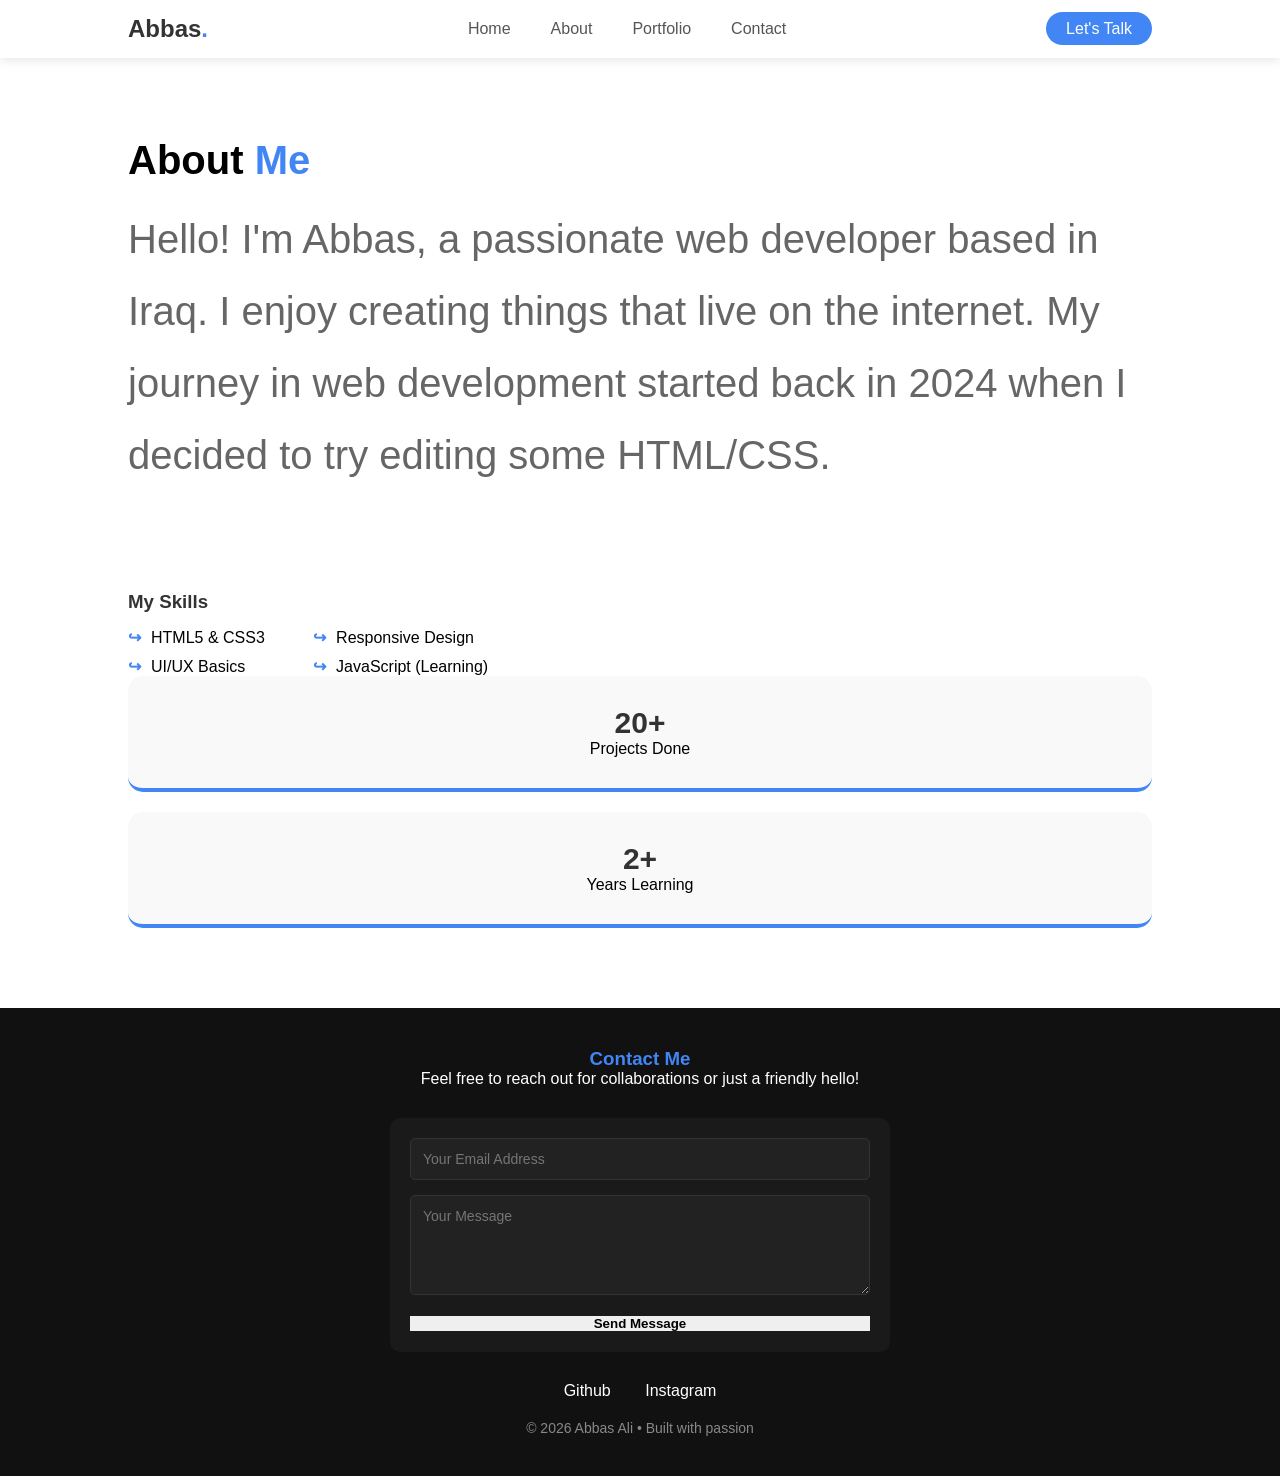
==== about.html @ a06e5321 "First upload for my portfolio" ====
<!DOCTYPE html>
<html lang="en">
<head>
    <meta charset="UTF-8">
    <meta name="viewport" content="width=device-width, initial-scale=1.0">
    <title>About me | Abbas</title>
    <link rel="stylesheet" href="style.css">
    <link rel="icon" type="image/jpg" href="images/images.jpg">
</head>
<body>


    <header class="header">
        <div class="logo">
            <a href="index.html">Abbas<span>.</span></a>
        </div>
        <nav class="nav-links">
            <ul>
                <li><a href="index.html">Home</a></li>
                <li><a href="about.html">About</a></li>
                <li><a href="#">Portfolio</a></li>
                <li><a href="#my-footer">Contact</a></li>
            </ul>
        </nav>
        <div class="header-section">
            <a href="#" class="btn-talk">Let's Talk</a>
        </div>
    </header>

            
    <section class="about-page">
        <div class="about-container">
            <div class="about-text">
                <h2>About <span>Me</span></h2>
                <p>Hello! I'm Abbas, a passionate web developer based in Iraq. I enjoy creating things that live on the internet. My journey in web development started back in 2024 when I decided to try editing some HTML/CSS.</p>
            </div>
            <div class="skills">
                    <h3>My Skills</h3>
                    <ul>
                        <li>HTML5 & CSS3</li>
                        <li>Responsive Design</li>
                        <li>UI/UX Basics</li>
                        <li>JavaScript (Learning)</li>
                    </ul>
                </div>
            </div>
            
            <div class="about-stats">
                <div class="stat-box">
                    <h4>20+</h4>
                    <p>Projects Done</p>
                </div>
                <div class="stat-box">
                    <h4>2+</h4>
                    <p>Years Learning</p>
                </div>
            </div>
        </div>
    </section>
<footer class="footer" id="my-footer">
    <div class="footer-container">
        <h3 style="color: #4285F4;">Contact Me</h3>
        <p>Feel free to reach out for collaborations or just a friendly hello!</p>

        <form action="https://formspree.io/f/xaqpleld" method="POST" class="contact-form">
            <div class="input-group">
                <input type="email" name="email" placeholder="Your Email Address" required>
            </div>
            <div class="input-group">
                <textarea name="message" placeholder="Your Message" required></textarea>
            </div>
            <button type="submit" class="btn-primary">Send Message</button>
        </form>

        <div class="social">
            <a href="http://github.com/abbflaabb" target="_blank">Github</a>
            <a href="https://www.instagram.com/abv7xh" target="_blank">Instagram</a>
        </div>
        <p class="copy">© 2026 Abbas Ali • Built with passion</p>
    </div>
</footer>
    <script src="scripts/script.js"></script>
</body>
</html>
---- style.css ----
* {
    margin: 0;
    padding: 0;
    box-sizing: border-box;
    font-family: 'Segoe UI', Tahoma, Geneva, Verdana, sans-serif;
}

body {
    background-color: #f4f4f4;
    display: flex;
    flex-direction: column;
    min-height: 100vh;
}

.header {
    display: flex;
    justify-content: space-between;
    align-items: center;
    padding: 15px 10%;
    background-color: #ffffff;
    box-shadow: 0 2px 10px rgba(0,0,0,0.1);
    position: sticky;
    top: 0;
    z-index: 1000;
}

.logo a {
    font-size: 24px;
    font-weight: bold;
    text-decoration: none;
    color: #333;
}

.logo span { 
    color: #4285F4; 
}

.nav-links ul {
    display: flex;
    list-style: none;
}

.nav-links li { 
    margin: 0 20px; 
}

.nav-links a {
    text-decoration: none;
    color: #555;
    transition: 0.3s;
}

.nav-links a:hover { 
    color: #4285F4; 
}

.btn-talk {
    background-color: #4285F4;
    color: white;
    padding: 8px 20px;
    border-radius: 20px;
    text-decoration: none;
    transition: 0.3s;
}

.btn-talk:hover {
    background-color: #3367d6;
    box-shadow: 0 4px 8px rgba(66, 133, 244, 0.3);
}

.hero {
    display: flex;
    justify-content: space-between;
    align-items: center;
    background-color: #f9f9f9;
    padding: 80px 10%;
    flex-grow: 1;
}

.hero-content h1 {
    font-size: 50px;
    color: #333;
    margin-bottom: 10px;
}

.hero-content h1 span {
    color: #4285F4;
}

.hero-content p {
    font-size: 18px;
    color: #666;
    margin-bottom: 30px;
    max-width: 500px;
    line-height: 1.6;
}
.hero-btns .btn-primary {
    background-color: #4285F4;
    color: white;
    padding: 12px 25px;
    border-radius: 5px;
    text-decoration: none;
    margin-right: 15px;
    transition: 0.3s; 
    display: inline-block;
}

.hero-btns .btn-secondary {
    border: 2px solid #4285F4;
    color: #4285F4;
    padding: 10px 23px;
    border-radius: 5px;
    text-decoration: none;
    transition: 0.3s; 
    display: inline-block;
}

.hero-btns a:hover {
    opacity: 0.9;
    transform: translateY(-3px);
}

.hero-image .profile-img {
    width: 300px;
    height: 300px;
    border-radius: 50%;
    object-fit: cover;
    border: 8px solid white;
    box-shadow: 0 10px 20px rgba(0,0,0,0.1);
}
.footer {
    background: #111;
    color: white;
    text-align: center;
    padding: 40px;
    margin-top: auto;
}

.social { 
    margin: 15px 0; 
}

.social a {
    margin: 0 15px;
    text-decoration: none;
    color: white;
    transition: 0.3s;
}

.social a:hover { 
    color: #4285F4; 
}

.copy {
    margin-top: 20px;
    font-size: 14px;
    color: #888;
}
@media (max-width: 768px) {
    .header {
        padding: 15px 5%;
        flex-direction: column;
        gap: 15px;
    }
    .about-container {
        flex-direction: column;
        text-align: center;
    }
    .skills ul {
        grid-template-columns: 1fr;
    }

    .nav-links li {
        margin: 0 10px;
    }

    .hero {
        flex-direction: column-reverse;
        text-align: center;
        padding: 40px 5%;
    }

    .hero-content h1 {
        font-size: 32px;
    }

    .hero-content p {
        margin: 20px auto;
    }

    .hero-image .profile-img {
        width: 200px;
        height: 200px;
        margin-bottom: 30px;
    }

    .hero-btns {
        display: flex;
        flex-direction: column;
        gap: 15px;
    }

    .hero-btns .btn-primary {
        margin-right: 0;
    }
}
/*For About*/
.about-page {
    padding: 80px 10%;
    background-color: #ffffff;
    flex-grow: 1;
}
.about-container {
    display: flex;
    gap: 50px;
    align-items: center;
    flex-wrap: wrap;
}
.about-text {
    font-size: 40px;
    margin-bottom: 20px;
}
.about-text h2 {
    font-size: 40px;
    margin-bottom: 20px;
}
.about-text h2 span {color: #4285F4;}
.about-text p {
    line-height: 1.8;
    color: #666;
    margin-bottom: 30px;
}
.skills h3 {
    margin-bottom: 15px;
    color: #333;
}
.skills ul {
    list-style: none;
    display: grid;
    grid-template-columns: 1fr 1fr;
    gap: 10px;
}
.skills li::before {
    content: "↪";
    color: #4285F4;
    margin-right: 10px;
    font-weight: bold;
}
.about-stats {
    flex: 1;
    display: flex;
    flex-direction: column;
    gap: 20px;
}
.stat-box {
    background: #f9f9f9;
    padding: 30px;
    border-radius: 15px;
    text-align: center;
    border-bottom: 4px solid #4285F4;
}
.stat-box h4 {
    font-size: 30px;
    color: #333;
}
/*Works page style*/
.works-page {
    padding: 60px 10%;
    background-color: #f4f4f4;
    text-align: center;
    flex-grow: 1;
}
.section-title {
    font-size: 36px;
    margin-bottom: 40px;
    color: #333;
}
.section-title span {color: #4285F4;}
/*Projects grid */
.projects-grid {
    display: grid;
    grid-template-columns: repeat(auto-fit, minmax(300px, 1fr));
    gap: 30px;
}
/*project card*/
.project-card {
    background: #fff;
    border-radius: 15px;
    overflow: hidden;
    box-shadow: 0 5px 15px rgba(0, 0, 0,0.05);
    transition: 0.3s;
}
.project-card:hover {
    transform: translateY(-10px);
    box-shadow: 0 15px 30px rgba(0,0,0,0.1);
}
.project-img {
    width: 100%;
    height: 220px;
    overflow: hidden;
    background-color: #333;
}
.project-img img {
    width: 100%;
    height: 100%;
    object-fit: cover;
    transition: transform 0.5s ease;
}
.project-card:hover .project-img img {
    transform: scale(1.1);
}
.project-info {
    padding: 20px;
    text-align: left;
}
.project-info h3 {
    margin-bottom: 10px;
    color: #333;
}
.project-info p {
    color: #777;
    font-size: 14px;
    margin-bottom: 20px;
}
.project-link {
    text-decoration: none;
    color: #4285F4;
    font-weight: bold;
    font-size: 14px;
    border-bottom: 2px solid transparent;
    transition: 0.3s;
}
.project-link:hover {
    border-bottom: 2px solid #4285F4;
}
html {
    scroll-behavior: smooth;
}
/* Contact Form Styling */
.contact-form {
    max-width: 500px;
    margin: 30px auto;
    background: #1a1a1a; /* خلفية داكنة لتناسب الفوتر */
    padding: 20px;
    border-radius: 10px;
}

.input-group {
    margin-bottom: 15px;
}

.contact-form input, 
.contact-form textarea {
    width: 100%;
    padding: 12px;
    border-radius: 5px;
    border: 1px solid #333;
    background: #222;
    color: #fff;
    font-size: 14px;
    outline: none;
    transition: 0.3s;
}

.contact-form input:focus, 
.contact-form textarea:focus {
    border-color: #4285F4;
    box-shadow: 0 0 5px rgba(66, 133, 244, 0.5);
}

.contact-form textarea {
    height: 100px;
    resize: vertical; 
}

.contact-form .btn-primary {
    width: 100%;
    border: none;
    cursor: pointer;
    font-weight: bold;
}
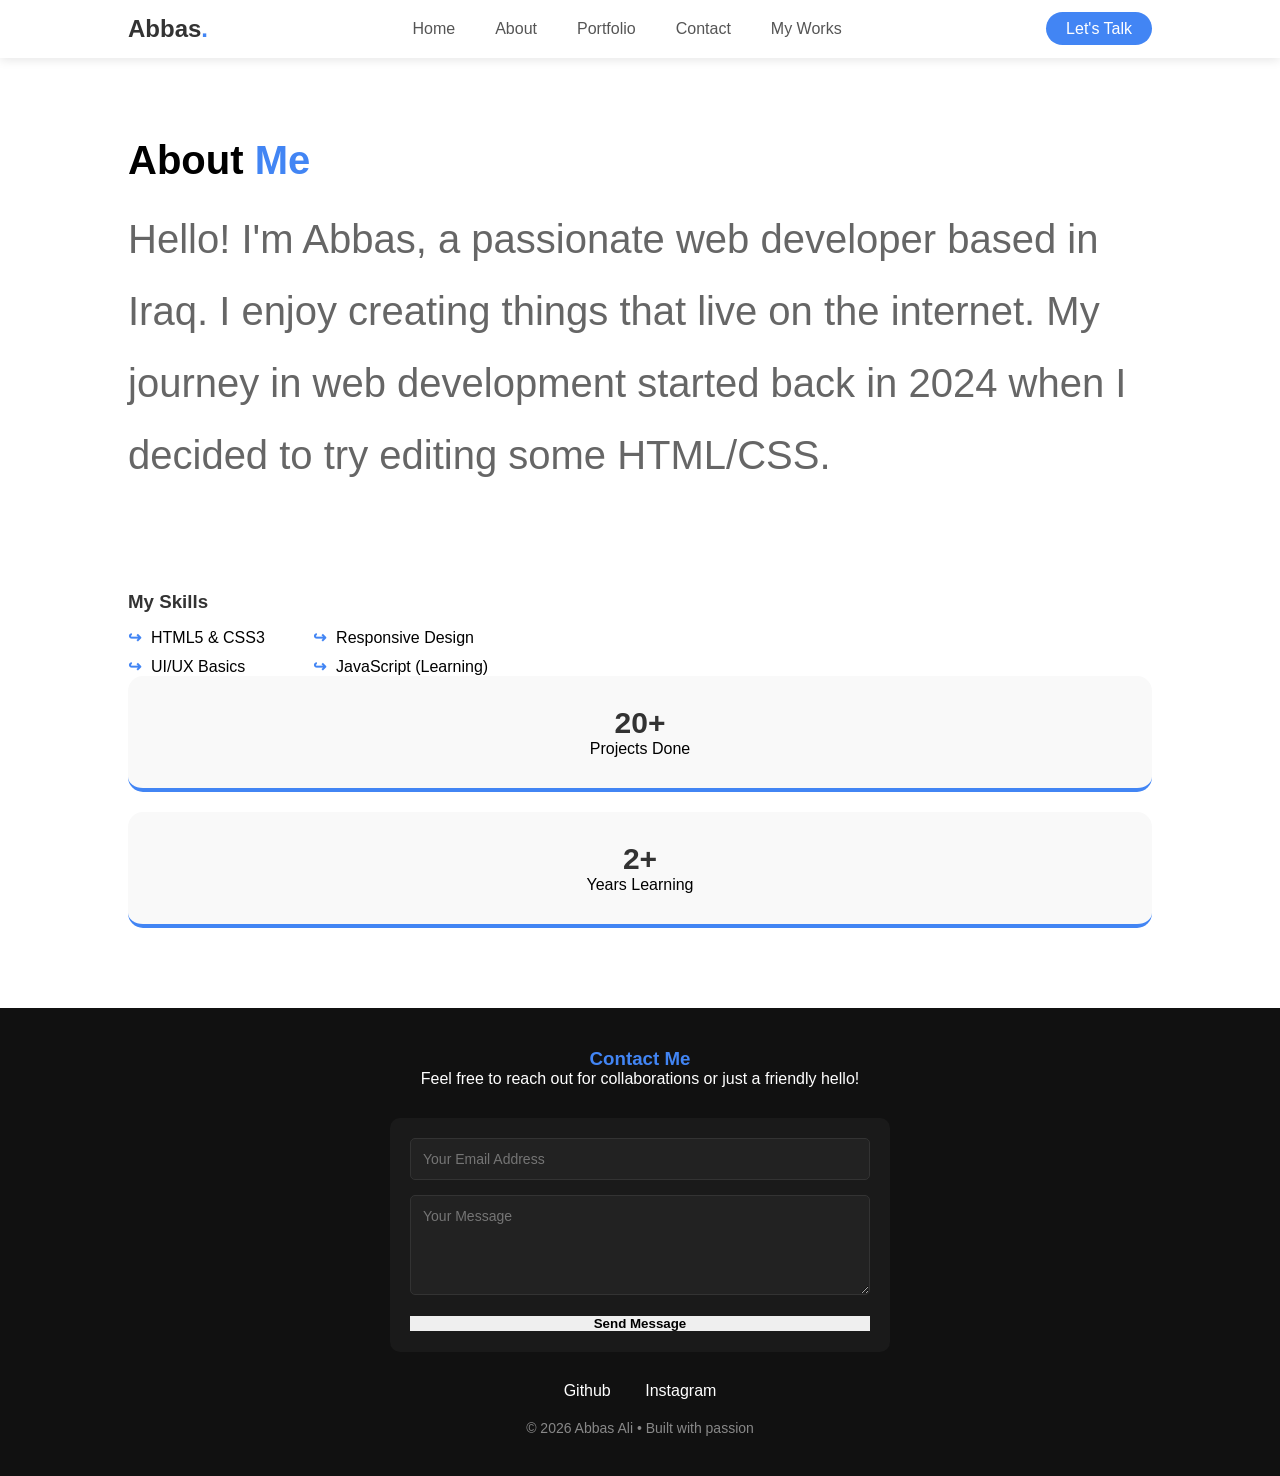
==== commit 8e8e0e6c: "fix 404 works page" ====
--- a/about.html
+++ b/about.html
@@ -20,6 +20,8 @@
                 <li><a href="about.html">About</a></li>
                 <li><a href="#">Portfolio</a></li>
                 <li><a href="#my-footer">Contact</a></li>
+                <li><a href="works.html">My Works</a></li>
+
             </ul>
         </nav>
         <div class="header-section">
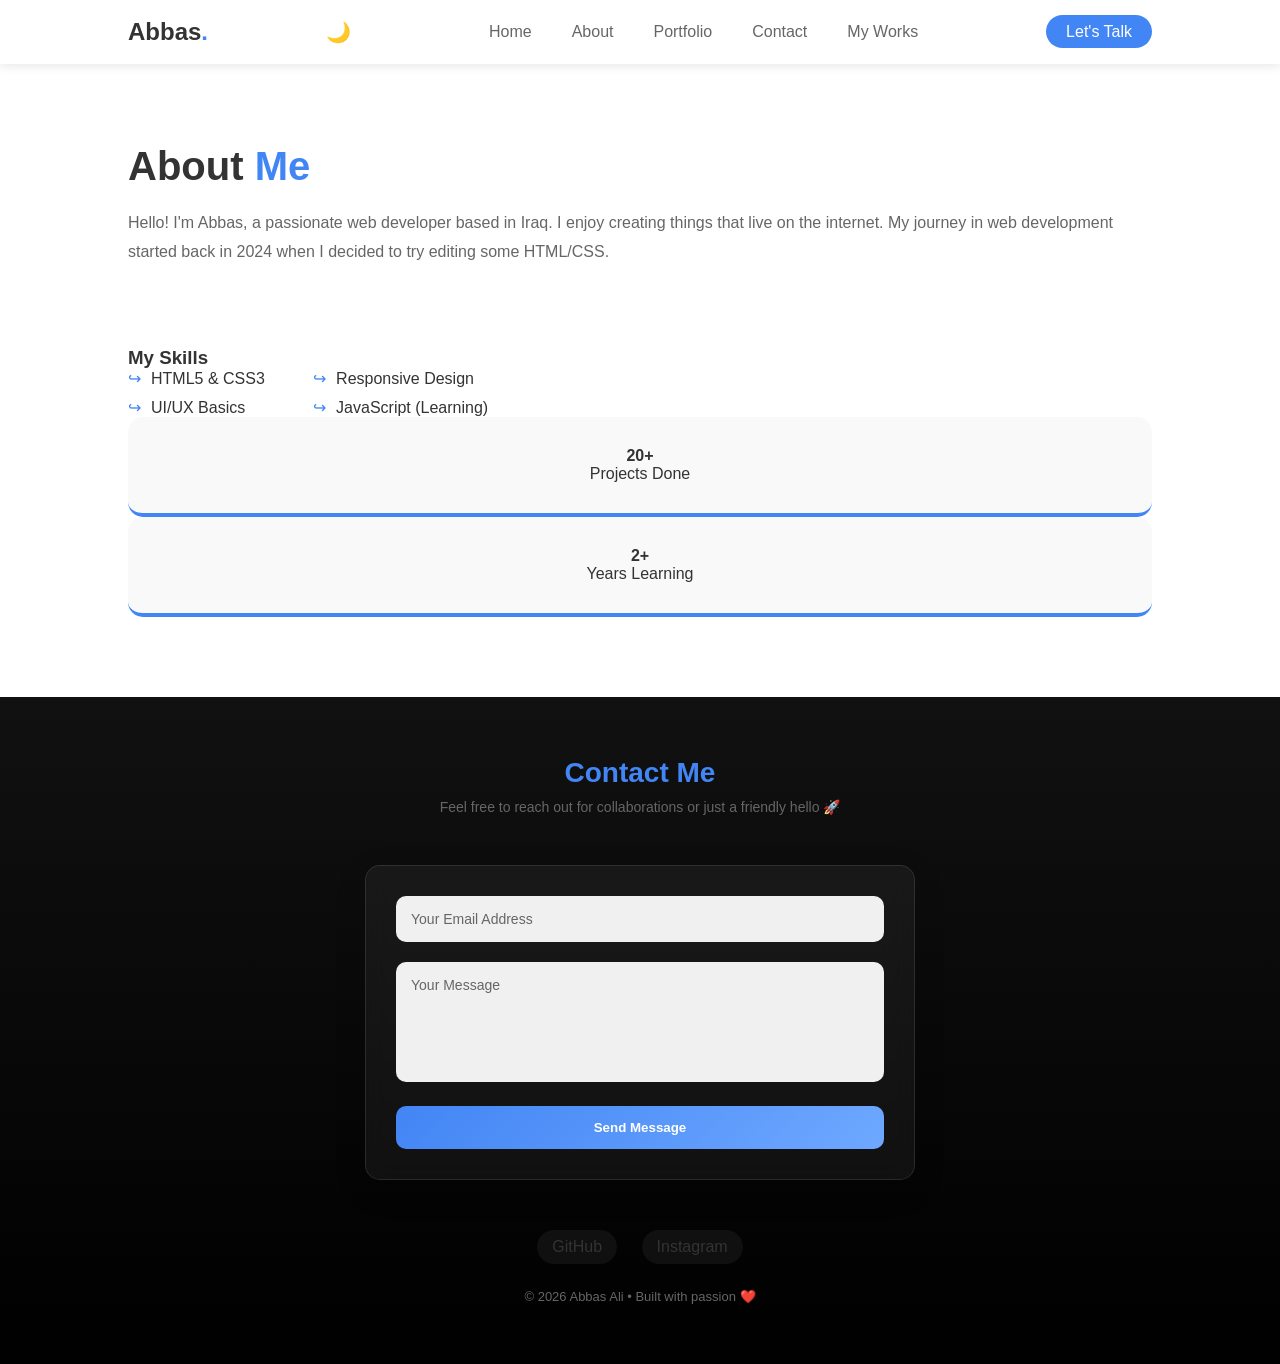
==== commit 75a9c840: ""feat: add theme toggle (dark/light mode) and update footer responsiveness"" ====
--- a/about.html
+++ b/about.html
@@ -14,6 +14,7 @@
         <div class="logo">
             <a href="index.html">Abbas<span>.</span></a>
         </div>
+       <button id="theme-toggle" style="background:none; border:none; cursor:pointer; font-size: 20px;">🌙</button>    
         <nav class="nav-links">
             <ul>
                 <li><a href="index.html">Home</a></li>
@@ -61,24 +62,32 @@
     </section>
 <footer class="footer" id="my-footer">
     <div class="footer-container">
-        <h3 style="color: #4285F4;">Contact Me</h3>
-        <p>Feel free to reach out for collaborations or just a friendly hello!</p>
+
+        <h2 class="contact-title">Contact Me</h2>
+        <p class="contact-subtitle">
+            Feel free to reach out for collaborations or just a friendly hello 🚀
+        </p>
 
         <form action="https://formspree.io/f/xaqpleld" method="POST" class="contact-form">
+            
             <div class="input-group">
                 <input type="email" name="email" placeholder="Your Email Address" required>
             </div>
+
             <div class="input-group">
                 <textarea name="message" placeholder="Your Message" required></textarea>
             </div>
+
             <button type="submit" class="btn-primary">Send Message</button>
         </form>
 
         <div class="social">
-            <a href="http://github.com/abbflaabb" target="_blank">Github</a>
+            <a href="http://github.com/abbflaabb" target="_blank">GitHub</a>
             <a href="https://www.instagram.com/abv7xh" target="_blank">Instagram</a>
         </div>
-        <p class="copy">© 2026 Abbas Ali • Built with passion</p>
+
+        <p class="copy">© 2026 Abbas Ali • Built with passion ❤️</p>
+
     </div>
 </footer>
     <script src="scripts/script.js"></script>
--- a/style.css
+++ b/style.css
@@ -2,22 +2,50 @@
     margin: 0;
     padding: 0;
     box-sizing: border-box;
+    transition: background-color 0.3s, color 0.3s, border-color 0.3s;
     font-family: 'Segoe UI', Tahoma, Geneva, Verdana, sans-serif;
 }
 
+/* ================= ROOT THEME ================= */
+:root {
+    --bg-color: #ffffff;
+    --secondary-bg: #f9f9f9;
+    --text-primary: #333333;
+    --text-secondary: #666666;
+    --header-bg: #ffffff;
+    --card-bg: #ffffff;
+    --main-blue: #4285F4;
+    --footer-bg: #111111;
+    --input-bg: #f0f0f0;
+}
+
+[data-theme="dark"] {
+    --bg-color: #0f1012;
+    --secondary-bg: #16171a;
+    --text-primary: #ffffff;
+    --text-secondary: #b0b0b0;
+    --header-bg: #16171a;
+    --card-bg: #1e1f23;
+    --footer-bg: #000000;
+    --input-bg: #25262b;
+}
+
+/* ================= BODY ================= */
 body {
-    background-color: #f4f4f4;
+    background-color: var(--bg-color);
+    color: var(--text-primary);
     display: flex;
     flex-direction: column;
     min-height: 100vh;
 }
 
+/* ================= HEADER ================= */
 .header {
     display: flex;
     justify-content: space-between;
     align-items: center;
     padding: 15px 10%;
-    background-color: #ffffff;
+    background-color: var(--header-bg);
     box-shadow: 0 2px 10px rgba(0,0,0,0.1);
     position: sticky;
     top: 0;
@@ -28,39 +56,31 @@
     font-size: 24px;
     font-weight: bold;
     text-decoration: none;
-    color: #333;
-}
-
-.logo span { 
-    color: #4285F4; 
-}
+    color: var(--text-primary);
+}
+
+.logo span { color: var(--main-blue); }
 
 .nav-links ul {
     display: flex;
     list-style: none;
 }
 
-.nav-links li { 
-    margin: 0 20px; 
-}
+.nav-links li { margin: 0 20px; }
 
 .nav-links a {
     text-decoration: none;
-    color: #555;
-    transition: 0.3s;
-}
-
-.nav-links a:hover { 
-    color: #4285F4; 
-}
+    color: var(--text-secondary);
+}
+
+.nav-links a:hover { color: var(--main-blue); }
 
 .btn-talk {
-    background-color: #4285F4;
+    background-color: var(--main-blue);
     color: white;
     padding: 8px 20px;
     border-radius: 20px;
     text-decoration: none;
-    transition: 0.3s;
 }
 
 .btn-talk:hover {
@@ -68,51 +88,46 @@
     box-shadow: 0 4px 8px rgba(66, 133, 244, 0.3);
 }
 
+/* ================= HERO ================= */
 .hero {
     display: flex;
     justify-content: space-between;
     align-items: center;
-    background-color: #f9f9f9;
+    background-color: var(--secondary-bg);
     padding: 80px 10%;
     flex-grow: 1;
 }
 
 .hero-content h1 {
     font-size: 50px;
-    color: #333;
     margin-bottom: 10px;
 }
 
-.hero-content h1 span {
-    color: #4285F4;
-}
+.hero-content h1 span { color: var(--main-blue); }
 
 .hero-content p {
     font-size: 18px;
-    color: #666;
+    color: var(--text-secondary);
     margin-bottom: 30px;
     max-width: 500px;
     line-height: 1.6;
 }
+
 .hero-btns .btn-primary {
-    background-color: #4285F4;
+    background-color: var(--main-blue);
     color: white;
     padding: 12px 25px;
     border-radius: 5px;
     text-decoration: none;
     margin-right: 15px;
-    transition: 0.3s; 
-    display: inline-block;
 }
 
 .hero-btns .btn-secondary {
-    border: 2px solid #4285F4;
-    color: #4285F4;
+    border: 2px solid var(--main-blue);
+    color: var(--main-blue);
     padding: 10px 23px;
     border-radius: 5px;
     text-decoration: none;
-    transition: 0.3s; 
-    display: inline-block;
 }
 
 .hero-btns a:hover {
@@ -125,53 +140,288 @@
     height: 300px;
     border-radius: 50%;
     object-fit: cover;
-    border: 8px solid white;
+    border: 8px solid var(--card-bg);
     box-shadow: 0 10px 20px rgba(0,0,0,0.1);
 }
+
+/* ================= FOOTER PRO ================= */
 .footer {
-    background: #111;
+    background: linear-gradient(180deg, var(--footer-bg), #000);
+    color: var(--text-primary);
+    padding: 60px 20px;
+}
+
+.footer-container {
+    max-width: 700px;
+    margin: auto;
+    text-align: center;
+}
+
+/* titles */
+.contact-title {
+    font-size: 28px;
+    color: var(--main-blue);
+    margin-bottom: 10px;
+}
+
+.contact-subtitle {
+    color: var(--text-secondary);
+    margin-bottom: 30px;
+    font-size: 14px;
+}
+
+/* social links */
+.social {
+    margin-top: 25px;
+}
+
+.social a {
+    display: inline-block;
+    margin: 0 10px;
+    padding: 8px 15px;
+    border-radius: 20px;
+    background: rgba(255,255,255,0.05);
+    color: var(--text-primary);
+    text-decoration: none;
+    transition: 0.3s;
+}
+
+.social a:hover {
+    background: var(--main-blue);
     color: white;
+    transform: translateY(-3px);
+}
+
+/* copyright */
+.copy {
+    margin-top: 25px;
+    font-size: 13px;
+    color: var(--text-secondary);
+}
+
+/* ================= ABOUT ================= */
+.about-page {
+    padding: 80px 10%;
+    background-color: var(--bg-color);
+}
+
+.about-container {
+    display: flex;
+    gap: 50px;
+    align-items: center;
+    flex-wrap: wrap;
+}
+
+.about-text h2 {
+    font-size: 40px;
+    margin-bottom: 20px;
+}
+
+.about-text h2 span { color: var(--main-blue); }
+
+.about-text p {
+    line-height: 1.8;
+    color: var(--text-secondary);
+    margin-bottom: 30px;
+}
+
+.skills h3 { color: var(--text-primary); }
+
+.skills ul {
+    list-style: none;
+    display: grid;
+    grid-template-columns: 1fr 1fr;
+    gap: 10px;
+}
+
+.skills li::before {
+    content: "↪";
+    color: var(--main-blue);
+    margin-right: 10px;
+}
+
+.stat-box {
+    background: var(--secondary-bg);
+    padding: 30px;
+    border-radius: 15px;
     text-align: center;
-    padding: 40px;
-    margin-top: auto;
-}
-
-.social { 
-    margin: 15px 0; 
-}
-
-.social a {
-    margin: 0 15px;
-    text-decoration: none;
+    border-bottom: 4px solid var(--main-blue);
+}
+
+.stat-box h4 { color: var(--text-primary); }
+
+/* ================= WORKS ================= */
+.works-page {
+    padding: 60px 10%;
+    background-color: var(--secondary-bg);
+    text-align: center;
+}
+
+.section-title {
+    font-size: 36px;
+    margin-bottom: 40px;
+    color: var(--text-primary);
+}
+
+.section-title span { color: var(--main-blue); }
+
+.projects-grid {
+    display: grid;
+    grid-template-columns: repeat(auto-fit, minmax(300px, 1fr));
+    gap: 30px;
+}
+
+.project-card {
+    background: var(--card-bg);
+    border-radius: 15px;
+    overflow: hidden;
+    color: var(--text-primary);
+    box-shadow: 0 5px 15px rgba(0,0,0,0.05);
+}
+
+.project-card:hover {
+    transform: translateY(-10px);
+}
+
+.project-img {
+    width: 100%;
+    height: 220px;
+    overflow: hidden;
+    background-color: var(--secondary-bg);
+}
+
+.project-img img {
+    width: 100%;
+    height: 100%;
+    object-fit: cover;
+}
+
+.project-info {
+    padding: 20px;
+}
+
+.project-info h3 { color: var(--text-primary); }
+
+.project-info p {
+    color: var(--text-secondary);
+    font-size: 14px;
+}
+
+.project-link {
+    text-decoration: none;
+    color: var(--main-blue);
+    font-weight: bold;
+}
+
+.project-link:hover {
+    border-bottom: 2px solid var(--main-blue);
+}
+
+/* ================= CONTACT (PRO STYLE) ================= */
+.contact-form {
+    max-width: 550px;
+    margin: 50px auto;
+    background: rgba(255, 255, 255, 0.05);
+    backdrop-filter: blur(12px);
+    -webkit-backdrop-filter: blur(12px);
+    padding: 30px;
+    border-radius: 15px;
+    border: 1px solid rgba(255,255,255,0.1);
+    box-shadow: 0 10px 30px rgba(0,0,0,0.2);
+}
+
+/* input group spacing */
+.input-group {
+    margin-bottom: 20px;
+}
+
+/* inputs */
+.contact-form input, 
+.contact-form textarea {
+    width: 100%;
+    padding: 14px;
+    border-radius: 10px;
+    border: 1px solid transparent;
+    background: var(--input-bg);
+    color: var(--text-primary);
+    font-size: 14px;
+    outline: none;
+    transition: all 0.3s ease;
+}
+
+/* placeholder */
+.contact-form input::placeholder,
+.contact-form textarea::placeholder {
+    color: var(--text-secondary);
+}
+
+/* focus effect 🔥 */
+.contact-form input:focus, 
+.contact-form textarea:focus {
+    border-color: var(--main-blue);
+    background: transparent;
+    box-shadow: 0 0 0 3px rgba(66, 133, 244, 0.2);
+}
+
+/* textarea */
+.contact-form textarea {
+    height: 120px;
+    resize: none;
+}
+
+/* button */
+.contact-form .btn-primary {
+    width: 100%;
+    padding: 14px;
+    border: none;
+    border-radius: 10px;
+    background: linear-gradient(135deg, #4285F4, #6ea8ff);
     color: white;
-    transition: 0.3s;
-}
-
-.social a:hover { 
-    color: #4285F4; 
-}
-
-.copy {
-    margin-top: 20px;
-    font-size: 14px;
-    color: #888;
-}
+    font-weight: bold;
+    cursor: pointer;
+    transition: all 0.3s ease;
+}
+
+/* button hover 🔥 */
+.contact-form .btn-primary:hover {
+    transform: translateY(-3px);
+    box-shadow: 0 10px 20px rgba(66, 133, 244, 0.4);
+}
+
+/* title */
+.contact-title {
+    text-align: center;
+    margin-bottom: 10px;
+    font-size: 28px;
+    color: var(--main-blue);
+}
+
+.contact-subtitle {
+    text-align: center;
+    margin-bottom: 25px;
+    color: var(--text-secondary);
+}
+
+/* ================= BUTTON ================= */
+#theme-toggle {
+    background: none;
+    border: 2px solid var(--main-blue);
+    color: var(--main-blue);
+    padding: 5px 10px;
+    border-radius: 15px;
+    cursor: pointer;
+}
+
+#theme-toggle:hover {
+    background: var(--main-blue);
+    color: white;
+}
+
+/* ================= RESPONSIVE ================= */
 @media (max-width: 768px) {
     .header {
-        padding: 15px 5%;
         flex-direction: column;
         gap: 15px;
-    }
-    .about-container {
-        flex-direction: column;
-        text-align: center;
-    }
-    .skills ul {
-        grid-template-columns: 1fr;
-    }
-
-    .nav-links li {
-        margin: 0 10px;
     }
 
     .hero {
@@ -184,10 +434,6 @@
         font-size: 32px;
     }
 
-    .hero-content p {
-        margin: 20px auto;
-    }
-
     .hero-image .profile-img {
         width: 200px;
         height: 200px;
@@ -199,183 +445,4 @@
         flex-direction: column;
         gap: 15px;
     }
-
-    .hero-btns .btn-primary {
-        margin-right: 0;
-    }
-}
-/*For About*/
-.about-page {
-    padding: 80px 10%;
-    background-color: #ffffff;
-    flex-grow: 1;
-}
-.about-container {
-    display: flex;
-    gap: 50px;
-    align-items: center;
-    flex-wrap: wrap;
-}
-.about-text {
-    font-size: 40px;
-    margin-bottom: 20px;
-}
-.about-text h2 {
-    font-size: 40px;
-    margin-bottom: 20px;
-}
-.about-text h2 span {color: #4285F4;}
-.about-text p {
-    line-height: 1.8;
-    color: #666;
-    margin-bottom: 30px;
-}
-.skills h3 {
-    margin-bottom: 15px;
-    color: #333;
-}
-.skills ul {
-    list-style: none;
-    display: grid;
-    grid-template-columns: 1fr 1fr;
-    gap: 10px;
-}
-.skills li::before {
-    content: "↪";
-    color: #4285F4;
-    margin-right: 10px;
-    font-weight: bold;
-}
-.about-stats {
-    flex: 1;
-    display: flex;
-    flex-direction: column;
-    gap: 20px;
-}
-.stat-box {
-    background: #f9f9f9;
-    padding: 30px;
-    border-radius: 15px;
-    text-align: center;
-    border-bottom: 4px solid #4285F4;
-}
-.stat-box h4 {
-    font-size: 30px;
-    color: #333;
-}
-/*Works page style*/
-.works-page {
-    padding: 60px 10%;
-    background-color: #f4f4f4;
-    text-align: center;
-    flex-grow: 1;
-}
-.section-title {
-    font-size: 36px;
-    margin-bottom: 40px;
-    color: #333;
-}
-.section-title span {color: #4285F4;}
-/*Projects grid */
-.projects-grid {
-    display: grid;
-    grid-template-columns: repeat(auto-fit, minmax(300px, 1fr));
-    gap: 30px;
-}
-/*project card*/
-.project-card {
-    background: #fff;
-    border-radius: 15px;
-    overflow: hidden;
-    box-shadow: 0 5px 15px rgba(0, 0, 0,0.05);
-    transition: 0.3s;
-}
-.project-card:hover {
-    transform: translateY(-10px);
-    box-shadow: 0 15px 30px rgba(0,0,0,0.1);
-}
-.project-img {
-    width: 100%;
-    height: 220px;
-    overflow: hidden;
-    background-color: #333;
-}
-.project-img img {
-    width: 100%;
-    height: 100%;
-    object-fit: cover;
-    transition: transform 0.5s ease;
-}
-.project-card:hover .project-img img {
-    transform: scale(1.1);
-}
-.project-info {
-    padding: 20px;
-    text-align: left;
-}
-.project-info h3 {
-    margin-bottom: 10px;
-    color: #333;
-}
-.project-info p {
-    color: #777;
-    font-size: 14px;
-    margin-bottom: 20px;
-}
-.project-link {
-    text-decoration: none;
-    color: #4285F4;
-    font-weight: bold;
-    font-size: 14px;
-    border-bottom: 2px solid transparent;
-    transition: 0.3s;
-}
-.project-link:hover {
-    border-bottom: 2px solid #4285F4;
-}
-html {
-    scroll-behavior: smooth;
-}
-/* Contact Form Styling */
-.contact-form {
-    max-width: 500px;
-    margin: 30px auto;
-    background: #1a1a1a; /* خلفية داكنة لتناسب الفوتر */
-    padding: 20px;
-    border-radius: 10px;
-}
-
-.input-group {
-    margin-bottom: 15px;
-}
-
-.contact-form input, 
-.contact-form textarea {
-    width: 100%;
-    padding: 12px;
-    border-radius: 5px;
-    border: 1px solid #333;
-    background: #222;
-    color: #fff;
-    font-size: 14px;
-    outline: none;
-    transition: 0.3s;
-}
-
-.contact-form input:focus, 
-.contact-form textarea:focus {
-    border-color: #4285F4;
-    box-shadow: 0 0 5px rgba(66, 133, 244, 0.5);
-}
-
-.contact-form textarea {
-    height: 100px;
-    resize: vertical; 
-}
-
-.contact-form .btn-primary {
-    width: 100%;
-    border: none;
-    cursor: pointer;
-    font-weight: bold;
 }
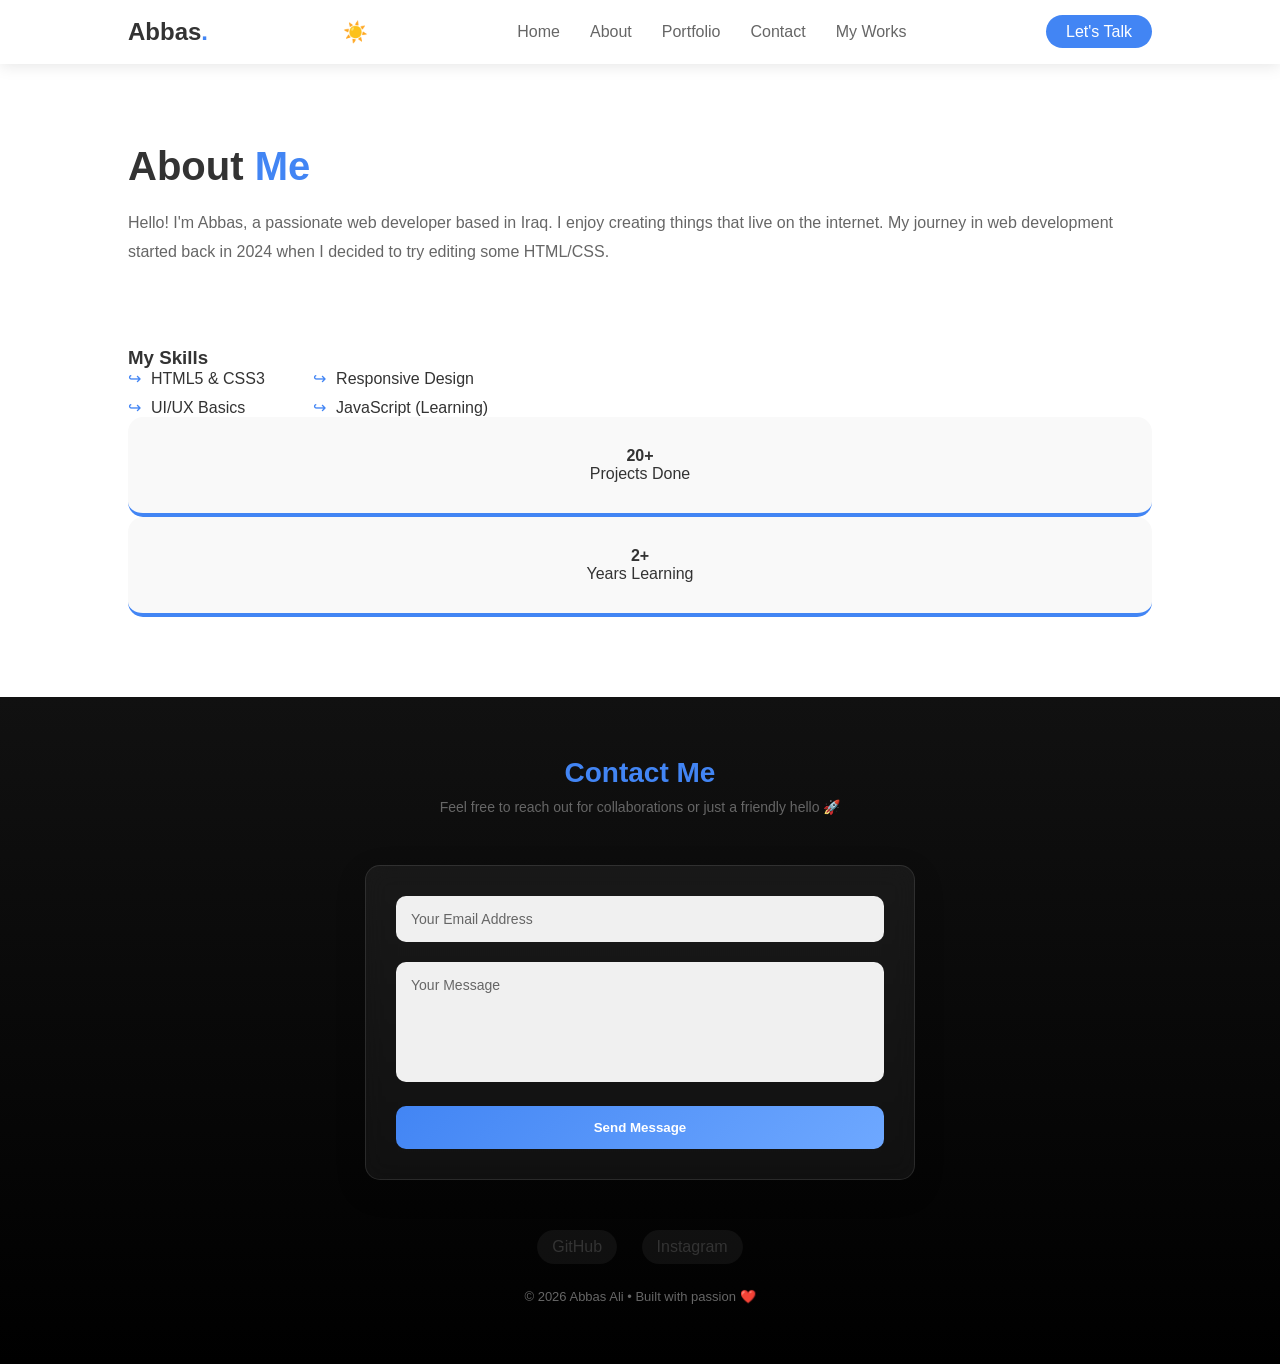
==== commit e29d9561: "fix: lock zoom and solve mobile header overflow"" ====
--- a/about.html
+++ b/about.html
@@ -2,7 +2,7 @@
 <html lang="en">
 <head>
     <meta charset="UTF-8">
-    <meta name="viewport" content="width=device-width, initial-scale=1.0">
+    <meta name="viewport" content="width=device-width, initial-scale=1.0, maximum-scale=1.0, user-scalable=no">
     <title>About me | Abbas</title>
     <link rel="stylesheet" href="style.css">
     <link rel="icon" type="image/jpg" href="images/images.jpg">
--- a/style.css
+++ b/style.css
@@ -39,17 +39,23 @@
     min-height: 100vh;
 }
 
-/* ================= HEADER ================= */
 .header {
     display: flex;
     justify-content: space-between;
     align-items: center;
     padding: 15px 10%;
-    background-color: var(--header-bg);
-    box-shadow: 0 2px 10px rgba(0,0,0,0.1);
+    
+    /* الإصلاحات هنا */
+    width: 100%; 
+    background-color: var(--header-bg) !important; /* التأكد من سحب اللون من المتغيرات */
+    box-shadow: 0 2px 15px rgba(0,0,0,0.1);
+    
+    /* التأكد من الثبات في الأعلى */
     position: sticky;
     top: 0;
-    z-index: 1000;
+    left: 0;
+    z-index: 9999; /* رفع الطبقة ليكون فوق كل شيء */
+    transition: all 0.3s ease;
 }
 
 .logo a {
@@ -64,10 +70,12 @@
 .nav-links ul {
     display: flex;
     list-style: none;
-}
-
-.nav-links li { margin: 0 20px; }
-
+    align-items: center; /* توسيط الزر مع الروابط */
+}
+
+.nav-links li { 
+    margin: 0 15px; 
+}
 .nav-links a {
     text-decoration: none;
     color: var(--text-secondary);
@@ -410,39 +418,61 @@
     padding: 5px 10px;
     border-radius: 15px;
     cursor: pointer;
+    position: relative;
+    z-index: 2000;
+    touch-action: manipulation;
+    transition: transform 0.2s ease;
+
 }
 
 #theme-toggle:hover {
     background: var(--main-blue);
     color: white;
 }
-
-/* ================= RESPONSIVE ================= */
+#theme-toggle:active {
+    transform: scale(0.9);
+}
+
+/* منع التمرير الجانبي في كل الأحوال */
+html, body {
+    max-width: 100%;
+    overflow-x: hidden;
+    margin: 0;
+    padding: 0;
+    touch-action: pan-y; /* يمنع التكبير باللمس في بعض المتصفحات */
+}
+
 @media (max-width: 768px) {
     .header {
-        flex-direction: column;
-        gap: 15px;
-    }
-
-    .hero {
-        flex-direction: column-reverse;
-        text-align: center;
-        padding: 40px 5%;
+        flex-direction: column !important; /* وضع الشعار فوق الروابط */
+        padding: 10px 5% !important;
+        align-items: center;
+        width: 100%;
+    }
+
+    .nav-links {
+        width: 100%;
+        margin-top: 10px;
+    }
+
+    .nav-links ul {
+        display: flex;
+        flex-wrap: wrap; /* الحل السحري: الروابط ستنزل لسطر جديد إذا ضاقت الشاشة */
+        justify-content: center;
+        gap: 8px; /* تقليل المسافة بين الروابط */
+        padding: 0;
+    }
+
+    .nav-links li {
+        margin: 5px; /* تقليل المسافات الجانبية للروابط */
+    }
+
+    .nav-links a {
+        font-size: 13px; /* تصغير الخط قليلاً ليناسب الموبايل */
+        white-space: nowrap; /* منع انقسام الكلمة الواحدة */
     }
 
     .hero-content h1 {
-        font-size: 32px;
-    }
-
-    .hero-image .profile-img {
-        width: 200px;
-        height: 200px;
-        margin-bottom: 30px;
-    }
-
-    .hero-btns {
-        display: flex;
-        flex-direction: column;
-        gap: 15px;
+        font-size: 26px !important; /* تصغير العنوان ليناسب الشاشة */
     }
 }
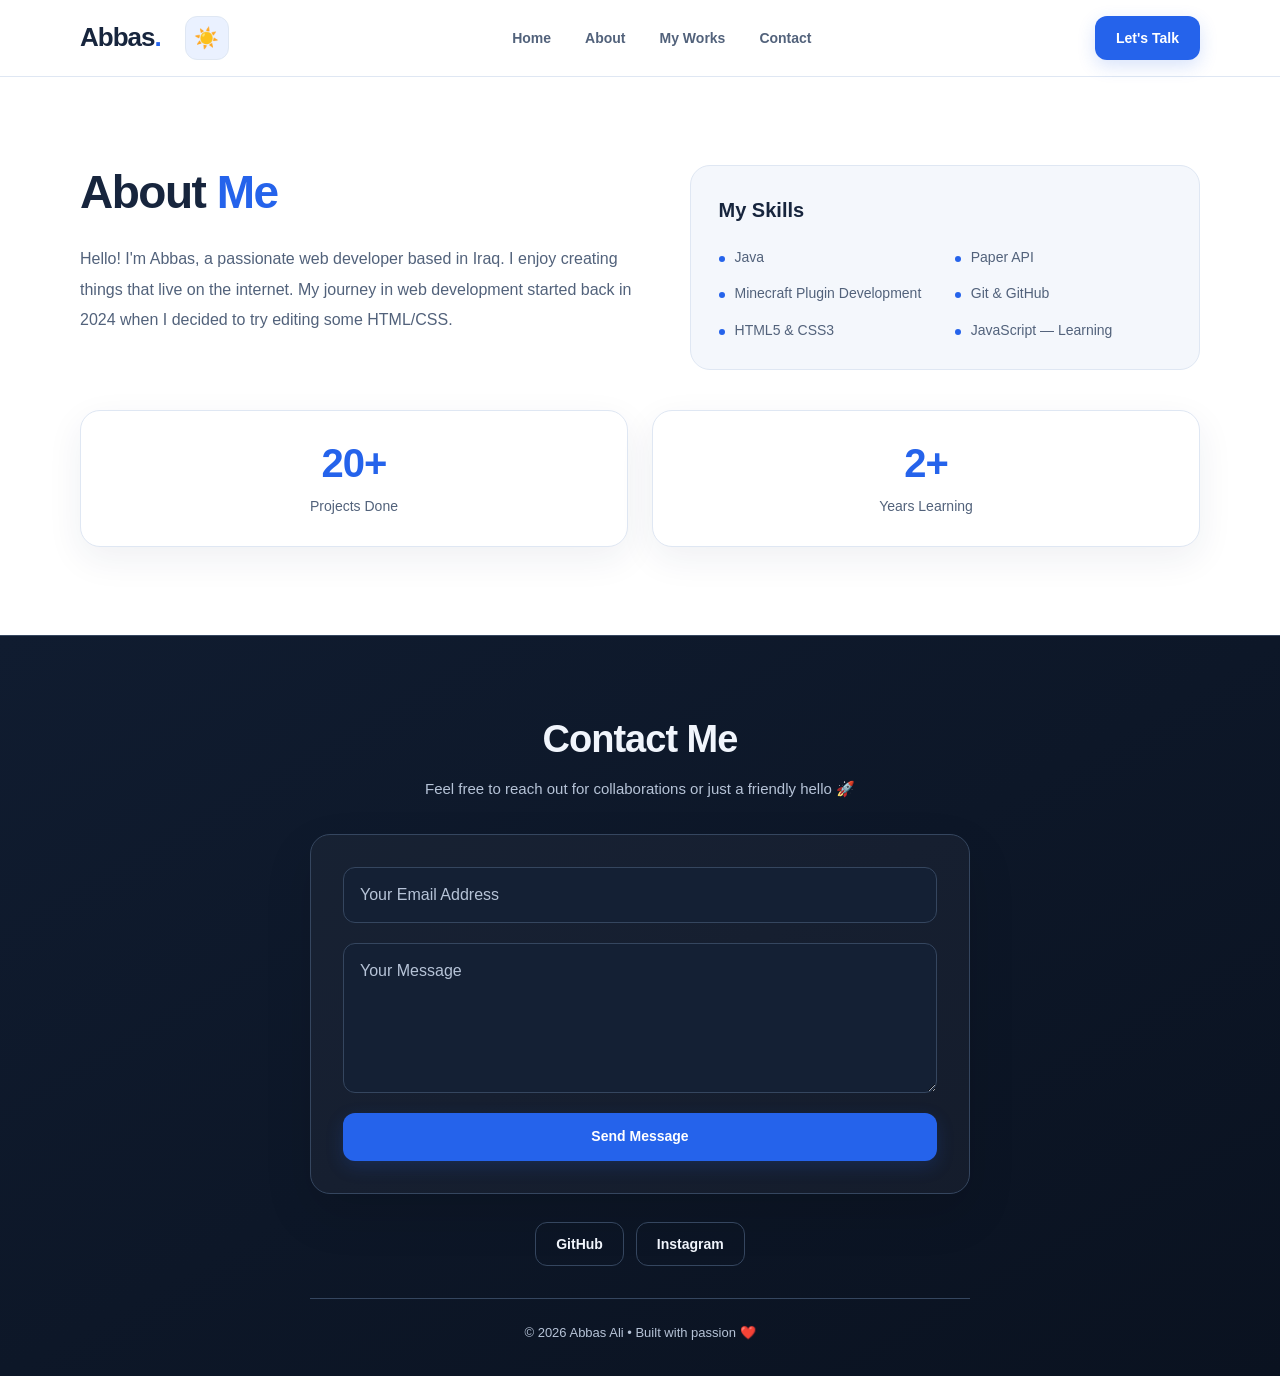
==== commit 14364a39: "feat: add .gitignore and improve accessibility in HTML files" ====
--- a/about.html
+++ b/about.html
@@ -2,8 +2,7 @@
 <html lang="en">
 <head>
     <meta charset="UTF-8">
-    <meta name="viewport" content="width=device-width, initial-scale=1.0, maximum-scale=1.0, user-scalable=no">
-    <title>About me | Abbas</title>
+    <meta name="viewport" content="width=device-width, initial-scale=1.0">    <title>About me | Abbas</title>
     <link rel="stylesheet" href="style.css">
     <link rel="icon" type="image/jpg" href="images/images.jpg">
 </head>
@@ -14,15 +13,18 @@
         <div class="logo">
             <a href="index.html">Abbas<span>.</span></a>
         </div>
-       <button id="theme-toggle" style="background:none; border:none; cursor:pointer; font-size: 20px;">🌙</button>    
+        <button
+                id="theme-toggle"
+                type="button"
+                aria-label="Switch color theme"
+                title="Switch color theme"
+        >🌙</button>
         <nav class="nav-links">
             <ul>
                 <li><a href="index.html">Home</a></li>
                 <li><a href="about.html">About</a></li>
-                <li><a href="#">Portfolio</a></li>
+                <li><a href="works.html">My Works</a></li>
                 <li><a href="#my-footer">Contact</a></li>
-                <li><a href="works.html">My Works</a></li>
-
             </ul>
         </nav>
         <div class="header-section">
@@ -39,12 +41,14 @@
             </div>
             <div class="skills">
                     <h3>My Skills</h3>
-                    <ul>
-                        <li>HTML5 & CSS3</li>
-                        <li>Responsive Design</li>
-                        <li>UI/UX Basics</li>
-                        <li>JavaScript (Learning)</li>
-                    </ul>
+                <ul>
+                    <li>Java</li>
+                    <li>Paper API</li>
+                    <li>Minecraft Plugin Development</li>
+                    <li>Git & GitHub</li>
+                    <li>HTML5 & CSS3</li>
+                    <li>JavaScript — Learning</li>
+                </ul>
                 </div>
             </div>
             
@@ -58,7 +62,7 @@
                     <p>Years Learning</p>
                 </div>
             </div>
-        </div>
+
     </section>
 <footer class="footer" id="my-footer">
     <div class="footer-container">
@@ -79,6 +83,7 @@
             </div>
 
             <button type="submit" class="btn-primary">Send Message</button>
+            <p class="form-status" role="status" aria-live="polite"></p>
         </form>
 
         <div class="social">
--- a/style.css
+++ b/style.css
@@ -1,478 +1,813 @@
+/* Abbas Ali Portfolio — complete replacement stylesheet */
+
+/* 01. Colors and layout */
+:root {
+    color-scheme: light;
+    --bg-color: #ffffff;
+    --secondary-bg: #f4f7fc;
+    --text-primary: #17253d;
+    --text-secondary: #52627b;
+    --header-bg: rgba(255, 255, 255, 0.96);
+    --card-bg: #ffffff;
+    --main-blue: #2563eb;
+    --button-bg: #2563eb;
+    --button-hover: #1d4ed8;
+    --accent-soft: #eaf1ff;
+    --border-color: #dfe7f3;
+    --input-bg: #f4f7fc;
+    --footer-bg: #101c30;
+    --card-shadow: 0 12px 36px rgba(25, 49, 89, 0.07);
+    --hover-shadow: 0 20px 48px rgba(25, 49, 89, 0.12);
+    --page-gutter: clamp(20px, 5vw, 64px);
+    --content-width: 1120px;
+    --section-inline: max(var(--page-gutter), calc((100% - var(--content-width)) / 2));
+    --radius: 20px;
+}
+
+[data-theme="dark"] {
+    color-scheme: dark;
+    --bg-color: #101827;
+    --secondary-bg: #131e30;
+    --text-primary: #f1f5fc;
+    --text-secondary: #b6c3d7;
+    --header-bg: rgba(16, 24, 39, 0.96);
+    --card-bg: #1b283c;
+    --main-blue: #93b7ff;
+    --accent-soft: #203455;
+    --border-color: #32435e;
+    --input-bg: #142034;
+    --footer-bg: #0b1423;
+    --card-shadow: 0 12px 36px rgba(0, 0, 0, 0.18);
+    --hover-shadow: 0 20px 48px rgba(0, 0, 0, 0.28);
+}
+
+/* 02. Base and keyboard access */
+*,
+*::before,
+*::after {
+    box-sizing: border-box;
+}
+
 * {
     margin: 0;
     padding: 0;
-    box-sizing: border-box;
-    transition: background-color 0.3s, color 0.3s, border-color 0.3s;
-    font-family: 'Segoe UI', Tahoma, Geneva, Verdana, sans-serif;
-}
-
-/* ================= ROOT THEME ================= */
-:root {
-    --bg-color: #ffffff;
-    --secondary-bg: #f9f9f9;
-    --text-primary: #333333;
-    --text-secondary: #666666;
-    --header-bg: #ffffff;
-    --card-bg: #ffffff;
-    --main-blue: #4285F4;
-    --footer-bg: #111111;
-    --input-bg: #f0f0f0;
-}
-
-[data-theme="dark"] {
-    --bg-color: #0f1012;
-    --secondary-bg: #16171a;
-    --text-primary: #ffffff;
-    --text-secondary: #b0b0b0;
-    --header-bg: #16171a;
-    --card-bg: #1e1f23;
-    --footer-bg: #000000;
-    --input-bg: #25262b;
-}
-
-/* ================= BODY ================= */
+}
+
+html {
+    scroll-behavior: smooth;
+    scroll-padding-top: 120px;
+}
+
 body {
-    background-color: var(--bg-color);
-    color: var(--text-primary);
+    min-height: 100vh;
     display: flex;
     flex-direction: column;
-    min-height: 100vh;
-}
-
+    background: var(--bg-color);
+    color: var(--text-primary);
+    font-family: "Segoe UI", Tahoma, Geneva, Verdana, sans-serif;
+    font-size: 16px;
+    line-height: 1.6;
+    transition: background-color 0.25s ease, color 0.25s ease;
+}
+
+img {
+    display: block;
+    max-width: 100%;
+}
+
+button,
+input,
+textarea {
+    font: inherit;
+}
+
+a {
+    color: inherit;
+    text-decoration: none;
+}
+
+button,
+a,
+input,
+textarea {
+    -webkit-tap-highlight-color: transparent;
+}
+
+:where(a, button, input, textarea):focus-visible {
+    outline: 3px solid var(--main-blue);
+    outline-offset: 4px;
+}
+
+::selection {
+    background: var(--button-bg);
+    color: #ffffff;
+}
+
+/* 03. Header — supports direct and wrapped Let's Talk links */
 .header {
-    display: flex;
-    justify-content: space-between;
-    align-items: center;
-    padding: 15px 10%;
-    
-    /* الإصلاحات هنا */
-    width: 100%; 
-    background-color: var(--header-bg) !important; /* التأكد من سحب اللون من المتغيرات */
-    box-shadow: 0 2px 15px rgba(0,0,0,0.1);
-    
-    /* التأكد من الثبات في الأعلى */
     position: sticky;
     top: 0;
-    left: 0;
-    z-index: 9999; /* رفع الطبقة ليكون فوق كل شيء */
-    transition: all 0.3s ease;
+    z-index: 100;
+    display: grid;
+    grid-template-columns: auto auto minmax(0, 1fr) auto;
+    align-items: center;
+    gap: 24px;
+    padding: 16px var(--section-inline);
+    border-bottom: 1px solid var(--border-color);
+    background: var(--header-bg);
+    backdrop-filter: blur(16px);
+    -webkit-backdrop-filter: blur(16px);
 }
 
 .logo a {
-    font-size: 24px;
-    font-weight: bold;
-    text-decoration: none;
-    color: var(--text-primary);
-}
-
-.logo span { color: var(--main-blue); }
+    display: inline-block;
+    font-size: 26px;
+    font-weight: 800;
+    letter-spacing: -1px;
+    white-space: nowrap;
+}
+
+.logo span {
+    color: var(--main-blue);
+}
+
+.nav-links {
+    min-width: 0;
+    justify-self: center;
+}
 
 .nav-links ul {
     display: flex;
+    align-items: center;
+    justify-content: center;
+    gap: 6px;
     list-style: none;
-    align-items: center; /* توسيط الزر مع الروابط */
-}
-
-.nav-links li { 
-    margin: 0 15px; 
-}
+}
+
 .nav-links a {
-    text-decoration: none;
-    color: var(--text-secondary);
-}
-
-.nav-links a:hover { color: var(--main-blue); }
+    display: inline-flex;
+    align-items: center;
+    min-height: 44px;
+    padding: 8px 14px;
+    border-radius: 10px;
+    color: var(--text-secondary);
+    font-size: 14px;
+    font-weight: 600;
+    white-space: nowrap;
+    transition: color 0.2s ease, background-color 0.2s ease;
+}
+
+.nav-links a:hover,
+.nav-links a[aria-current="page"] {
+    background: var(--accent-soft);
+    color: var(--main-blue);
+}
+
+#theme-toggle {
+    display: grid;
+    place-items: center;
+    width: 44px;
+    height: 44px;
+    padding: 0;
+    border: 1px solid var(--border-color);
+    border-radius: 12px;
+    background: var(--accent-soft);
+    color: var(--text-primary);
+    font-size: 20px;
+    line-height: 1;
+    cursor: pointer;
+    touch-action: manipulation;
+    transition: border-color 0.2s ease, transform 0.2s ease;
+}
+
+#theme-toggle:hover {
+    border-color: var(--main-blue);
+}
+
+#theme-toggle:active {
+    transform: scale(0.94);
+}
+
+/* 04. Shared buttons */
+.btn-talk,
+.btn-primary,
+.btn-secondary {
+    display: inline-flex;
+    align-items: center;
+    justify-content: center;
+    gap: 8px;
+    min-height: 48px;
+    padding: 12px 24px;
+    border: 1px solid transparent;
+    border-radius: 12px;
+    font-weight: 700;
+    font-size: 14px;
+    line-height: 1.5;
+    text-align: center;
+    cursor: pointer;
+    transition: transform 0.2s ease, background-color 0.2s ease, box-shadow 0.2s ease;
+}
+
+.btn-talk,
+.btn-primary {
+    background: var(--button-bg);
+    color: #ffffff;
+    box-shadow: 0 6px 18px rgba(37, 99, 235, 0.18);
+}
 
 .btn-talk {
-    background-color: var(--main-blue);
-    color: white;
-    padding: 8px 20px;
-    border-radius: 20px;
-    text-decoration: none;
-}
-
-.btn-talk:hover {
-    background-color: #3367d6;
-    box-shadow: 0 4px 8px rgba(66, 133, 244, 0.3);
-}
-
-/* ================= HERO ================= */
+    min-height: 44px;
+    padding: 10px 20px;
+    white-space: nowrap;
+}
+
+.btn-talk:hover,
+.btn-primary:hover {
+    background: var(--button-hover);
+}
+
+.btn-secondary {
+    border-color: var(--border-color);
+    background: var(--card-bg);
+    color: var(--text-primary);
+}
+
+.btn-secondary:hover {
+    border-color: var(--main-blue);
+    background: var(--accent-soft);
+}
+
+/* 05. Home */
 .hero {
+    flex: 1;
+    display: grid;
+    grid-template-columns: minmax(0, 1.25fr) minmax(0, 0.85fr);
+    align-items: center;
+    gap: clamp(32px, 5vw, 80px);
+    min-height: 580px;
+    padding: clamp(64px, 8vw, 112px) var(--section-inline);
+    background:
+            radial-gradient(ellipse at 90% 20%, var(--accent-soft), transparent 55%),
+            var(--secondary-bg);
+}
+
+.hero-content {
+    min-width: 0;
+}
+
+.hero-content h1 {
+    margin-bottom: 24px;
+    font-size: clamp(36px, 5.2vw, 66px);
+    font-weight: 800;
+    line-height: 1.12;
+    letter-spacing: -2px;
+    overflow-wrap: anywhere;
+}
+
+.hero-content h1 span {
+    color: var(--main-blue);
+}
+
+.hero-content p {
+    max-width: 560px;
+    color: var(--text-secondary);
+    font-size: clamp(16px, 1.6vw, 19px);
+    line-height: 1.85;
+}
+
+.hero-btns {
     display: flex;
-    justify-content: space-between;
-    align-items: center;
-    background-color: var(--secondary-bg);
-    padding: 80px 10%;
-    flex-grow: 1;
-}
-
-.hero-content h1 {
-    font-size: 50px;
-    margin-bottom: 10px;
-}
-
-.hero-content h1 span { color: var(--main-blue); }
-
-.hero-content p {
-    font-size: 18px;
-    color: var(--text-secondary);
-    margin-bottom: 30px;
-    max-width: 500px;
-    line-height: 1.6;
-}
-
-.hero-btns .btn-primary {
-    background-color: var(--main-blue);
-    color: white;
-    padding: 12px 25px;
-    border-radius: 5px;
-    text-decoration: none;
-    margin-right: 15px;
-}
-
-.hero-btns .btn-secondary {
-    border: 2px solid var(--main-blue);
+    flex-wrap: wrap;
+    gap: 14px;
+    margin-top: 32px;
+}
+
+.hero-image {
+    display: grid;
+    place-items: center;
+    min-width: 0;
+    padding: 16px;
+}
+
+.hero-image .profile-img {
+    width: min(100%, 330px);
+    aspect-ratio: 1;
+    object-fit: cover;
+    object-position: 50% 38%;
+    border: 10px solid var(--card-bg);
+    border-radius: 50%;
+    outline: 1px solid var(--border-color);
+    outline-offset: 14px;
+    box-shadow: 0 24px 60px rgba(37, 99, 235, 0.16);
+}
+
+/* 06. About */
+.about-page,
+.works-page {
+    flex: 1;
+    padding: clamp(48px, 7vw, 88px) var(--section-inline);
+}
+
+.about-container {
+    display: grid;
+    grid-template-columns: minmax(0, 1.1fr) minmax(0, 1fr);
+    align-items: start;
+    gap: 48px;
+}
+
+.about-text :is(h1, h2),
+.section-title {
+    margin-bottom: 24px;
+    font-size: clamp(32px, 4vw, 46px);
+    font-weight: 800;
+    line-height: 1.2;
+    letter-spacing: -1.5px;
+}
+
+.about-text :is(h1, h2) span,
+.section-title span {
     color: var(--main-blue);
-    padding: 10px 23px;
-    border-radius: 5px;
-    text-decoration: none;
-}
-
-.hero-btns a:hover {
-    opacity: 0.9;
-    transform: translateY(-3px);
-}
-
-.hero-image .profile-img {
-    width: 300px;
-    height: 300px;
+}
+
+.about-text p {
+    color: var(--text-secondary);
+    line-height: 1.9;
+}
+
+.skills {
+    padding: 28px;
+    border: 1px solid var(--border-color);
+    border-radius: var(--radius);
+    background: var(--secondary-bg);
+}
+
+.skills h3 {
+    margin-bottom: 20px;
+    font-size: 20px;
+}
+
+.skills ul {
+    display: grid;
+    grid-template-columns: repeat(2, minmax(0, 1fr));
+    gap: 14px 20px;
+    list-style: none;
+}
+
+.skills li {
+    display: flex;
+    align-items: baseline;
+    gap: 10px;
+    color: var(--text-secondary);
+    font-size: 14px;
+    overflow-wrap: anywhere;
+}
+
+.skills li::before {
+    content: "";
+    flex: 0 0 6px;
+    height: 6px;
     border-radius: 50%;
-    object-fit: cover;
-    border: 8px solid var(--card-bg);
-    box-shadow: 0 10px 20px rgba(0,0,0,0.1);
-}
-
-/* ================= FOOTER PRO ================= */
-.footer {
-    background: linear-gradient(180deg, var(--footer-bg), #000);
-    color: var(--text-primary);
-    padding: 60px 20px;
-}
-
-.footer-container {
-    max-width: 700px;
-    margin: auto;
+    background: var(--main-blue);
+}
+
+.about-stats {
+    display: grid;
+    grid-template-columns: repeat(2, minmax(0, 1fr));
+    gap: 24px;
+    margin-top: 40px;
+}
+
+.stat-box {
+    padding: 28px;
+    border: 1px solid var(--border-color);
+    border-radius: var(--radius);
+    background: var(--card-bg);
+    box-shadow: var(--card-shadow);
     text-align: center;
 }
 
-/* titles */
-.contact-title {
-    font-size: 28px;
+.stat-box h4 {
     color: var(--main-blue);
-    margin-bottom: 10px;
-}
-
-.contact-subtitle {
-    color: var(--text-secondary);
-    margin-bottom: 30px;
+    font-size: 40px;
+    line-height: 1.2;
+    letter-spacing: -1px;
+}
+
+.stat-box p {
+    margin-top: 8px;
+    color: var(--text-secondary);
     font-size: 14px;
 }
 
-/* social links */
-.social {
-    margin-top: 25px;
-}
-
-.social a {
-    display: inline-block;
-    margin: 0 10px;
-    padding: 8px 15px;
-    border-radius: 20px;
-    background: rgba(255,255,255,0.05);
-    color: var(--text-primary);
-    text-decoration: none;
-    transition: 0.3s;
-}
-
-.social a:hover {
-    background: var(--main-blue);
-    color: white;
-    transform: translateY(-3px);
-}
-
-/* copyright */
-.copy {
-    margin-top: 25px;
-    font-size: 13px;
-    color: var(--text-secondary);
-}
-
-/* ================= ABOUT ================= */
-.about-page {
-    padding: 80px 10%;
-    background-color: var(--bg-color);
-}
-
-.about-container {
-    display: flex;
-    gap: 50px;
-    align-items: center;
-    flex-wrap: wrap;
-}
-
-.about-text h2 {
-    font-size: 40px;
-    margin-bottom: 20px;
-}
-
-.about-text h2 span { color: var(--main-blue); }
-
-.about-text p {
-    line-height: 1.8;
-    color: var(--text-secondary);
-    margin-bottom: 30px;
-}
-
-.skills h3 { color: var(--text-primary); }
-
-.skills ul {
-    list-style: none;
-    display: grid;
-    grid-template-columns: 1fr 1fr;
-    gap: 10px;
-}
-
-.skills li::before {
-    content: "↪";
-    color: var(--main-blue);
-    margin-right: 10px;
-}
-
-.stat-box {
+/* 07. Projects */
+.works-page {
     background: var(--secondary-bg);
-    padding: 30px;
-    border-radius: 15px;
+}
+
+.section-title {
+    margin-bottom: 40px;
     text-align: center;
-    border-bottom: 4px solid var(--main-blue);
-}
-
-.stat-box h4 { color: var(--text-primary); }
-
-/* ================= WORKS ================= */
-.works-page {
-    padding: 60px 10%;
-    background-color: var(--secondary-bg);
-    text-align: center;
-}
-
-.section-title {
-    font-size: 36px;
-    margin-bottom: 40px;
-    color: var(--text-primary);
-}
-
-.section-title span { color: var(--main-blue); }
+}
 
 .projects-grid {
     display: grid;
-    grid-template-columns: repeat(auto-fit, minmax(300px, 1fr));
-    gap: 30px;
+    grid-template-columns: repeat(2, minmax(0, 1fr));
+    gap: 28px;
+}
+
+.projects-grid + .projects-grid {
+    margin-top: 28px;
 }
 
 .project-card {
+    display: flex;
+    flex-direction: column;
+    min-width: 0;
+    overflow: hidden;
+    border: 1px solid var(--border-color);
+    border-radius: var(--radius);
     background: var(--card-bg);
-    border-radius: 15px;
+    box-shadow: var(--card-shadow);
+    transition: transform 0.25s ease, box-shadow 0.25s ease, border-color 0.25s ease;
+}
+
+.project-img {
     overflow: hidden;
-    color: var(--text-primary);
-    box-shadow: 0 5px 15px rgba(0,0,0,0.05);
-}
-
-.project-card:hover {
-    transform: translateY(-10px);
-}
-
-.project-img {
-    width: 100%;
-    height: 220px;
-    overflow: hidden;
-    background-color: var(--secondary-bg);
+    background: var(--accent-soft);
 }
 
 .project-img img {
     width: 100%;
-    height: 100%;
+    height: auto;
+    aspect-ratio: 16 / 9;
     object-fit: cover;
+    transition: transform 0.35s ease;
 }
 
 .project-info {
-    padding: 20px;
-}
-
-.project-info h3 { color: var(--text-primary); }
+    flex: 1;
+    padding: 28px;
+    text-align: left;
+}
+
+.project-info h3 {
+    margin-bottom: 12px;
+    font-size: clamp(19px, 2vw, 24px);
+    line-height: 1.4;
+    letter-spacing: -0.5px;
+    overflow-wrap: anywhere;
+}
 
 .project-info p {
+    margin-bottom: 20px;
     color: var(--text-secondary);
     font-size: 14px;
+    line-height: 1.85;
 }
 
 .project-link {
-    text-decoration: none;
+    display: inline-flex;
+    align-items: center;
+    min-height: 44px;
+    padding: 10px 16px;
+    border-radius: 10px;
+    background: var(--accent-soft);
     color: var(--main-blue);
-    font-weight: bold;
+    font-size: 14px;
+    font-weight: 700;
+    transition: background-color 0.2s ease, color 0.2s ease;
 }
 
 .project-link:hover {
-    border-bottom: 2px solid var(--main-blue);
-}
-
-/* ================= CONTACT (PRO STYLE) ================= */
+    background: var(--button-bg);
+    color: #ffffff;
+}
+
+.version-info {
+    margin-top: auto;
+    padding: 14px 28px;
+    border-top: 1px solid var(--border-color);
+    background: var(--secondary-bg);
+}
+
+.version-info p {
+    color: var(--text-secondary);
+    font-size: 13px;
+}
+
+/* 08. Contact — always readable on the dark footer */
+.footer {
+    --text-primary: #f1f5fc;
+    --text-secondary: #b6c3d7;
+    --main-blue: #93b7ff;
+    --input-bg: #142034;
+    --border-color: #35465f;
+    padding: clamp(48px, 7vw, 80px) var(--page-gutter) 32px;
+    border-top: 1px solid var(--border-color);
+    background: linear-gradient(150deg, var(--footer-bg), #0a1220);
+    color: var(--text-primary);
+}
+
+.footer-container {
+    width: 100%;
+    max-width: 660px;
+    margin-inline: auto;
+    text-align: center;
+}
+
+.contact-title {
+    margin-bottom: 12px;
+    font-size: clamp(28px, 3.5vw, 38px);
+    line-height: 1.25;
+    letter-spacing: -1px;
+}
+
+.contact-subtitle {
+    max-width: 500px;
+    margin-inline: auto;
+    color: var(--text-secondary);
+    font-size: 15px;
+    line-height: 1.8;
+}
+
 .contact-form {
-    max-width: 550px;
-    margin: 50px auto;
-    background: rgba(255, 255, 255, 0.05);
-    backdrop-filter: blur(12px);
-    -webkit-backdrop-filter: blur(12px);
-    padding: 30px;
-    border-radius: 15px;
-    border: 1px solid rgba(255,255,255,0.1);
-    box-shadow: 0 10px 30px rgba(0,0,0,0.2);
-}
-
-/* input group spacing */
+    margin: 32px auto 28px;
+    padding: clamp(20px, 4vw, 32px);
+    border: 1px solid var(--border-color);
+    border-radius: var(--radius);
+    background: rgba(255, 255, 255, 0.035);
+    box-shadow: 0 20px 48px rgba(0, 0, 0, 0.12);
+    text-align: left;
+}
+
 .input-group {
     margin-bottom: 20px;
 }
 
-/* inputs */
-.contact-form input, 
+.input-group label {
+    display: block;
+    margin-bottom: 8px;
+    color: var(--text-primary);
+    font-size: 14px;
+    font-weight: 600;
+}
+
+.contact-form input,
 .contact-form textarea {
+    display: block;
     width: 100%;
-    padding: 14px;
-    border-radius: 10px;
-    border: 1px solid transparent;
+    min-width: 0;
+    padding: 14px 16px;
+    border: 1px solid var(--border-color);
+    border-radius: 12px;
     background: var(--input-bg);
     color: var(--text-primary);
-    font-size: 14px;
-    outline: none;
-    transition: all 0.3s ease;
-}
-
-/* placeholder */
+    font-size: 16px;
+    line-height: 1.6;
+    transition: border-color 0.2s ease, box-shadow 0.2s ease;
+}
+
 .contact-form input::placeholder,
 .contact-form textarea::placeholder {
     color: var(--text-secondary);
-}
-
-/* focus effect 🔥 */
-.contact-form input:focus, 
+    opacity: 1;
+}
+
+.contact-form input:focus,
 .contact-form textarea:focus {
     border-color: var(--main-blue);
-    background: transparent;
-    box-shadow: 0 0 0 3px rgba(66, 133, 244, 0.2);
-}
-
-/* textarea */
+    background: var(--input-bg);
+    box-shadow: 0 0 0 4px rgba(147, 183, 255, 0.12);
+}
+
 .contact-form textarea {
-    height: 120px;
-    resize: none;
-}
-
-/* button */
+    min-height: 150px;
+    resize: vertical;
+}
+
 .contact-form .btn-primary {
     width: 100%;
-    padding: 14px;
-    border: none;
-    border-radius: 10px;
-    background: linear-gradient(135deg, #4285F4, #6ea8ff);
-    color: white;
-    font-weight: bold;
-    cursor: pointer;
-    transition: all 0.3s ease;
-}
-
-/* button hover 🔥 */
-.contact-form .btn-primary:hover {
-    transform: translateY(-3px);
-    box-shadow: 0 10px 20px rgba(66, 133, 244, 0.4);
-}
-
-/* title */
-.contact-title {
+}
+
+.contact-form button:disabled {
+    opacity: 0.65;
+    cursor: wait;
+    transform: none;
+}
+
+.form-status {
+    margin-top: 16px;
+    color: var(--text-primary);
+    font-size: 14px;
     text-align: center;
-    margin-bottom: 10px;
-    font-size: 28px;
-    color: var(--main-blue);
-}
-
-.contact-subtitle {
-    text-align: center;
-    margin-bottom: 25px;
-    color: var(--text-secondary);
-}
-
-/* ================= BUTTON ================= */
-#theme-toggle {
-    background: none;
-    border: 2px solid var(--main-blue);
-    color: var(--main-blue);
-    padding: 5px 10px;
-    border-radius: 15px;
-    cursor: pointer;
-    position: relative;
-    z-index: 2000;
-    touch-action: manipulation;
-    transition: transform 0.2s ease;
-
-}
-
-#theme-toggle:hover {
-    background: var(--main-blue);
-    color: white;
-}
-#theme-toggle:active {
-    transform: scale(0.9);
-}
-
-/* منع التمرير الجانبي في كل الأحوال */
-html, body {
-    max-width: 100%;
-    overflow-x: hidden;
-    margin: 0;
-    padding: 0;
-    touch-action: pan-y; /* يمنع التكبير باللمس في بعض المتصفحات */
-}
-
-@media (max-width: 768px) {
+}
+
+.form-status:empty {
+    display: none;
+}
+
+.social {
+    display: flex;
+    flex-wrap: wrap;
+    justify-content: center;
+    gap: 12px;
+}
+
+.social a {
+    display: inline-flex;
+    align-items: center;
+    justify-content: center;
+    min-height: 44px;
+    padding: 10px 20px;
+    border: 1px solid var(--border-color);
+    border-radius: 12px;
+    color: var(--text-primary);
+    font-size: 14px;
+    font-weight: 600;
+    transition: background-color 0.2s ease, border-color 0.2s ease;
+}
+
+.social a:hover {
+    border-color: var(--main-blue);
+    background: rgba(147, 183, 255, 0.12);
+}
+
+.copy {
+    margin-top: 32px;
+    padding-top: 24px;
+    border-top: 1px solid var(--border-color);
+    color: var(--text-secondary);
+    font-size: 13px;
+}
+
+/* 09. Hover effects for pointer devices */
+@media (hover: hover) and (pointer: fine) {
+    .hero-btns a:hover,
+    .contact-form .btn-primary:not(:disabled):hover {
+        transform: translateY(-2px);
+    }
+
+    .project-card:hover {
+        transform: translateY(-5px);
+        border-color: var(--main-blue);
+        box-shadow: var(--hover-shadow);
+    }
+
+    .project-card:hover .project-img img {
+        transform: scale(1.025);
+    }
+}
+
+/* 10. Tablet and mobile */
+@media (max-width: 900px) {
     .header {
-        flex-direction: column !important; /* وضع الشعار فوق الروابط */
-        padding: 10px 5% !important;
-        align-items: center;
+        grid-template-columns: minmax(0, 1fr) auto auto;
+        gap: 10px 16px;
+        padding-block: 12px;
+    }
+
+    .logo {
+        grid-column: 1;
+        grid-row: 1;
+    }
+
+    #theme-toggle {
+        grid-column: 2;
+        grid-row: 1;
+    }
+
+    .header-action,
+    .header-section,
+    .header > .btn-talk {
+        grid-column: 3;
+        grid-row: 1;
+    }
+
+    .nav-links {
+        grid-column: 1 / -1;
+        grid-row: 2;
         width: 100%;
     }
 
-    .nav-links {
+    .nav-links ul {
+        flex-wrap: wrap;
+    }
+
+    .hero {
+        min-height: auto;
+        gap: 32px;
+    }
+
+    .about-container {
+        grid-template-columns: minmax(0, 1fr);
+        gap: 28px;
+    }
+}
+
+@media (max-width: 700px) {
+    .hero {
+        grid-template-columns: minmax(0, 1fr);
+        gap: 40px;
+        text-align: center;
+    }
+
+    .hero-content h1 {
+        letter-spacing: -1px;
+    }
+
+    .hero-content p {
+        margin-inline: auto;
+    }
+
+    .hero-btns {
+        justify-content: center;
+    }
+
+    .hero-image .profile-img {
+        width: min(100%, 240px);
+        border-width: 8px;
+    }
+
+    .projects-grid {
+        grid-template-columns: minmax(0, 1fr);
+        gap: 24px;
+    }
+
+    .project-info {
+        padding: 24px;
+    }
+}
+
+@media (max-width: 420px) {
+    .header {
+        column-gap: 10px;
+    }
+
+    .logo a {
+        font-size: 23px;
+    }
+
+    .btn-talk {
+        padding-inline: 14px;
+        font-size: 13px;
+    }
+
+    .nav-links ul {
+        gap: 0;
+    }
+
+    .nav-links a {
+        padding-inline: 10px;
+        font-size: 13px;
+    }
+
+    .hero-btns {
+        flex-direction: column;
+    }
+
+    .hero-btns a {
         width: 100%;
-        margin-top: 10px;
-    }
-
-    .nav-links ul {
-        display: flex;
-        flex-wrap: wrap; /* الحل السحري: الروابط ستنزل لسطر جديد إذا ضاقت الشاشة */
-        justify-content: center;
-        gap: 8px; /* تقليل المسافة بين الروابط */
-        padding: 0;
-    }
-
-    .nav-links li {
-        margin: 5px; /* تقليل المسافات الجانبية للروابط */
-    }
-
-    .nav-links a {
-        font-size: 13px; /* تصغير الخط قليلاً ليناسب الموبايل */
-        white-space: nowrap; /* منع انقسام الكلمة الواحدة */
-    }
-
-    .hero-content h1 {
-        font-size: 26px !important; /* تصغير العنوان ليناسب الشاشة */
-    }
-}+    }
+
+    .skills {
+        padding: 22px;
+    }
+
+    .skills ul {
+        grid-template-columns: minmax(0, 1fr);
+    }
+
+    .about-stats {
+        gap: 14px;
+    }
+
+    .stat-box {
+        padding: 20px 12px;
+    }
+
+    .stat-box h4 {
+        font-size: 32px;
+    }
+}
+
+/* 11. Respect reduced-motion preferences */
+@media (prefers-reduced-motion: reduce) {
+    html {
+        scroll-behavior: auto;
+    }
+
+    *,
+    *::before,
+    *::after {
+        animation: none;
+        transition: none;
+    }
+
+    .project-card:hover,
+    .project-card:hover .project-img img,
+    .hero-btns a:hover,
+    .contact-form .btn-primary:hover,
+    #theme-toggle:active {
+        transform: none;
+    }
+}
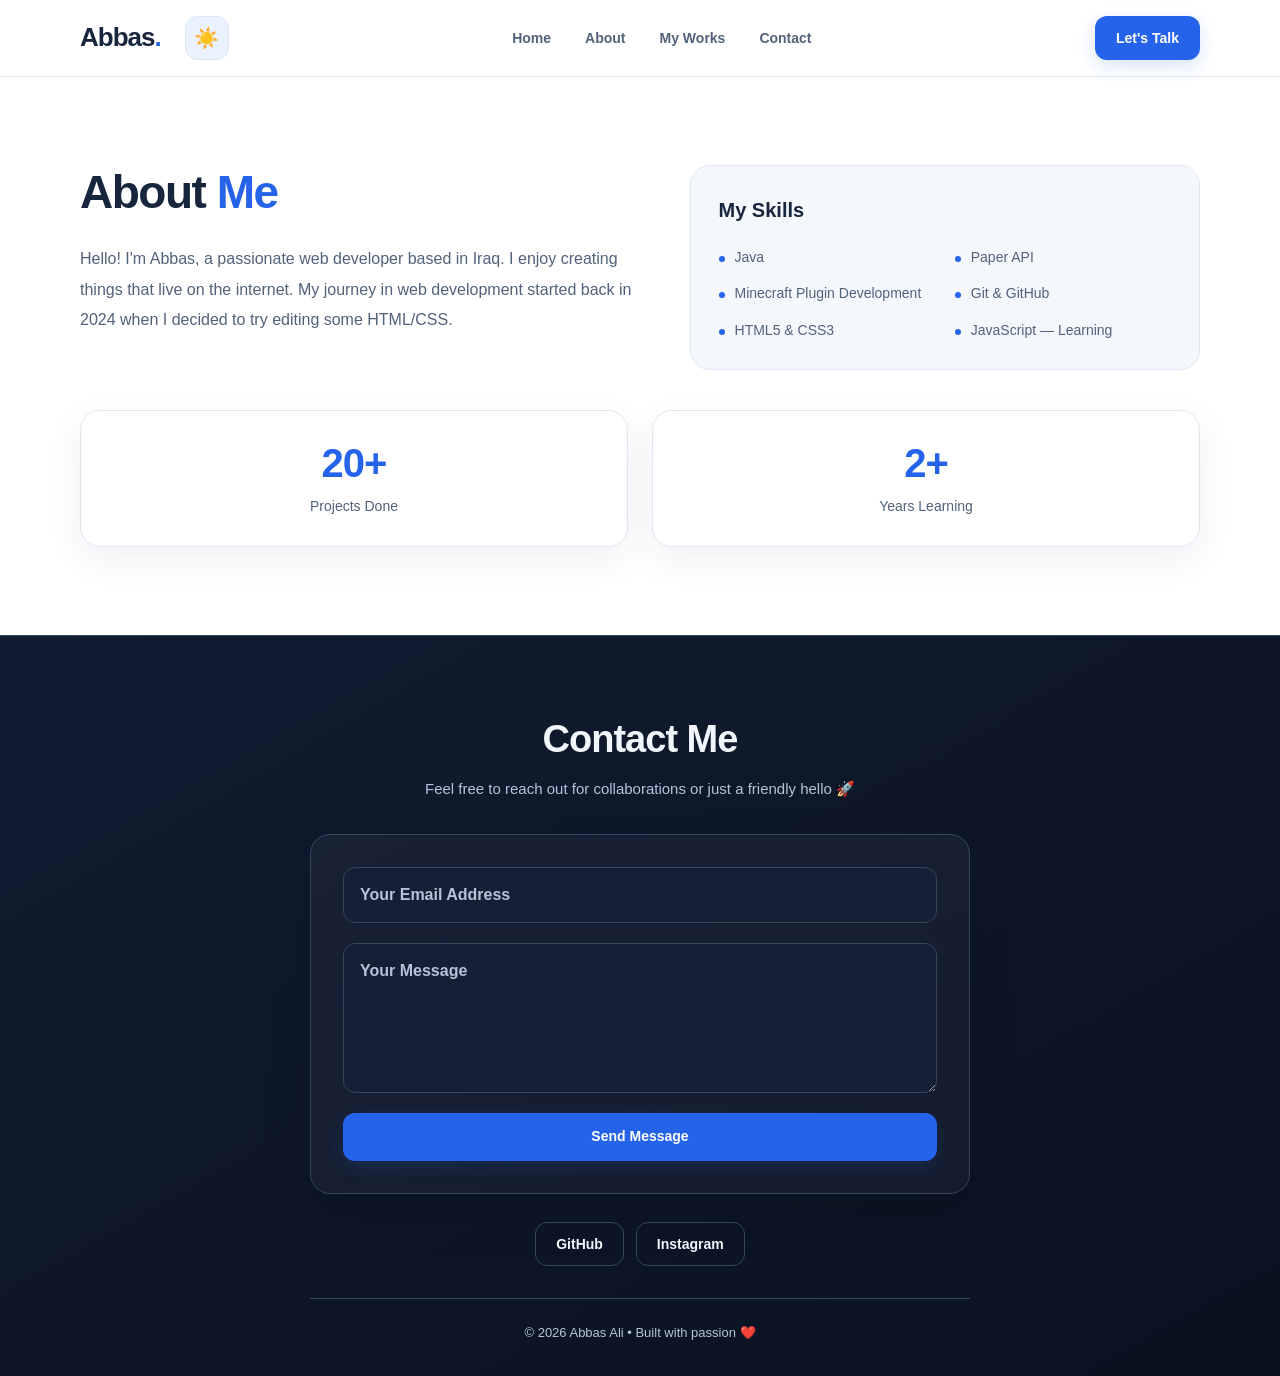
==== commit e11f31b2: "feat: enhance form accessibility and update GitHub link" ====
--- a/about.html
+++ b/about.html
@@ -75,11 +75,15 @@
         <form action="https://formspree.io/f/xaqpleld" method="POST" class="contact-form">
             
             <div class="input-group">
-                <input type="email" name="email" placeholder="Your Email Address" required>
+                <label>
+                    <input type="email" name="email" placeholder="Your Email Address" required>
+                </label>
             </div>
 
             <div class="input-group">
-                <textarea name="message" placeholder="Your Message" required></textarea>
+                <label>
+                    <textarea name="message" placeholder="Your Message" required></textarea>
+                </label>
             </div>
 
             <button type="submit" class="btn-primary">Send Message</button>
@@ -87,7 +91,7 @@
         </form>
 
         <div class="social">
-            <a href="http://github.com/abbflaabb" target="_blank">GitHub</a>
+            <a href="https://github.com/abbflaabb" target="_blank">GitHub</a>
             <a href="https://www.instagram.com/abv7xh" target="_blank">Instagram</a>
         </div>
 
